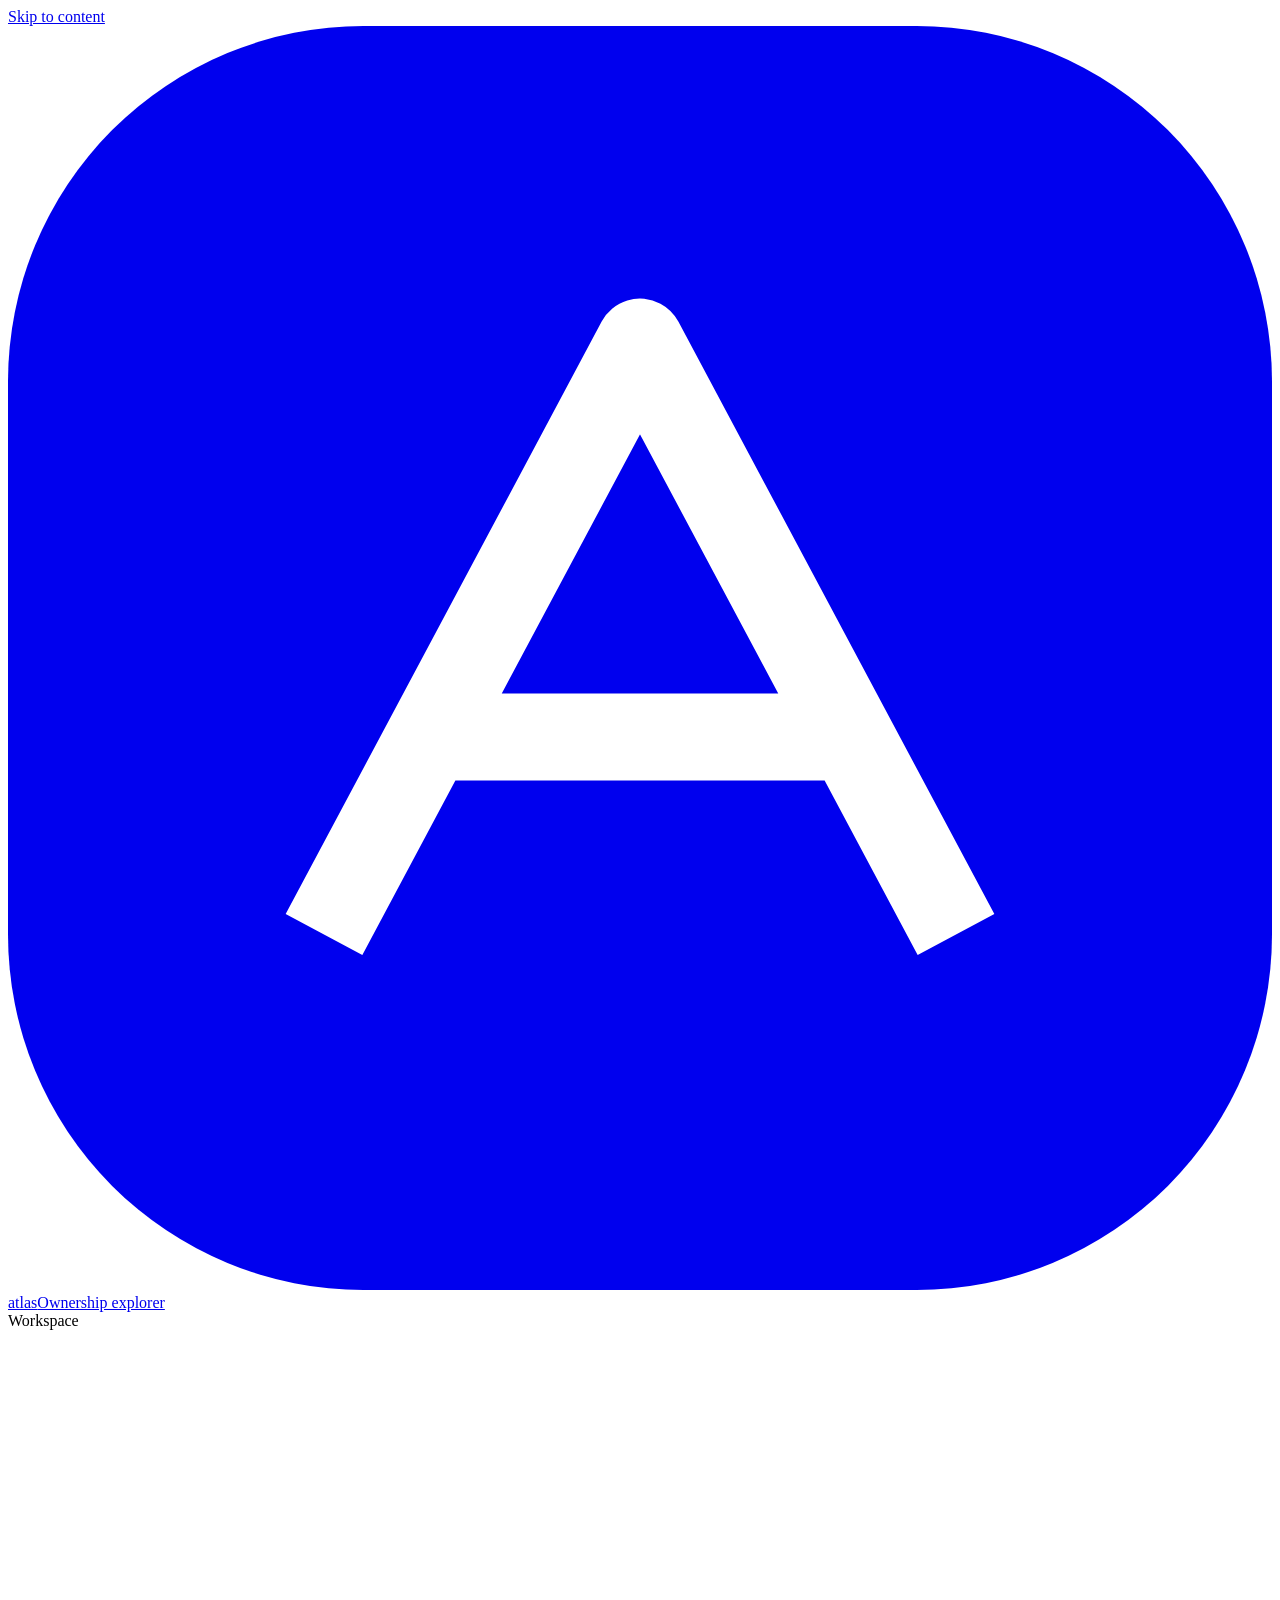
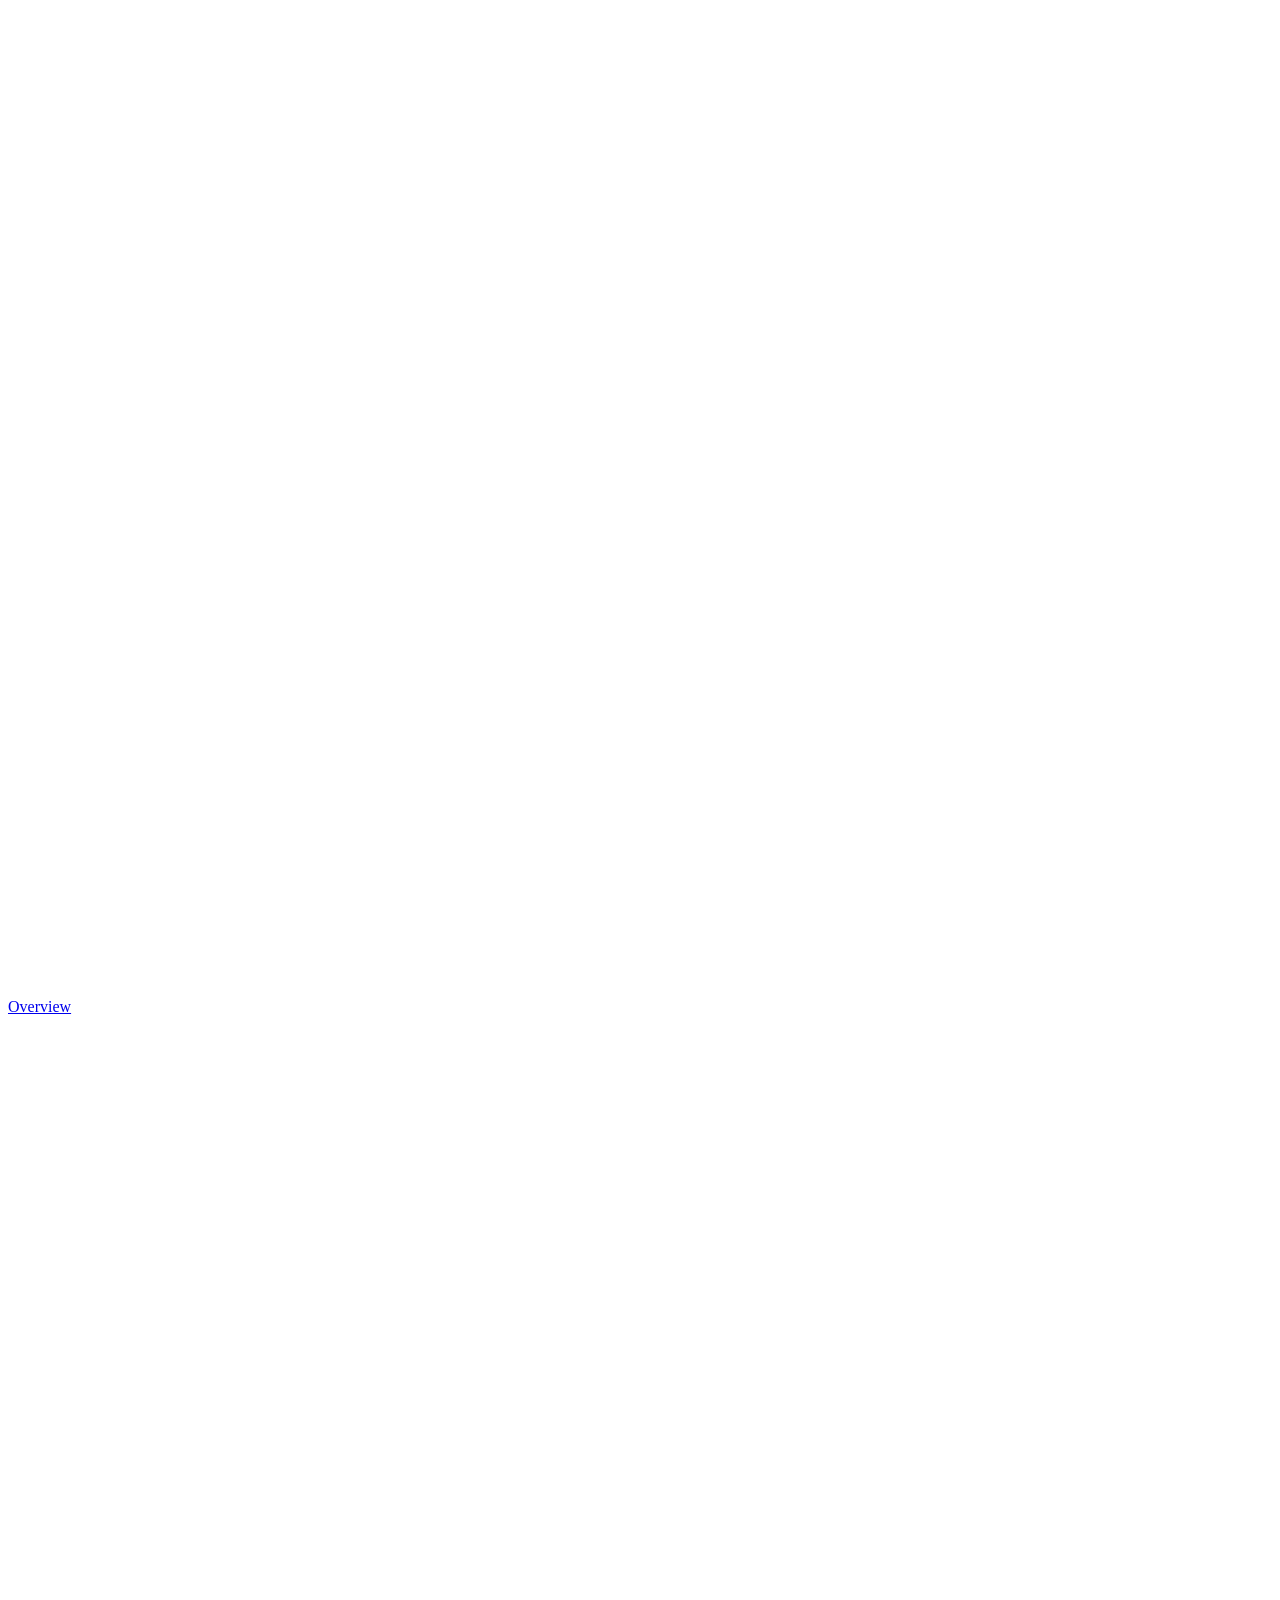
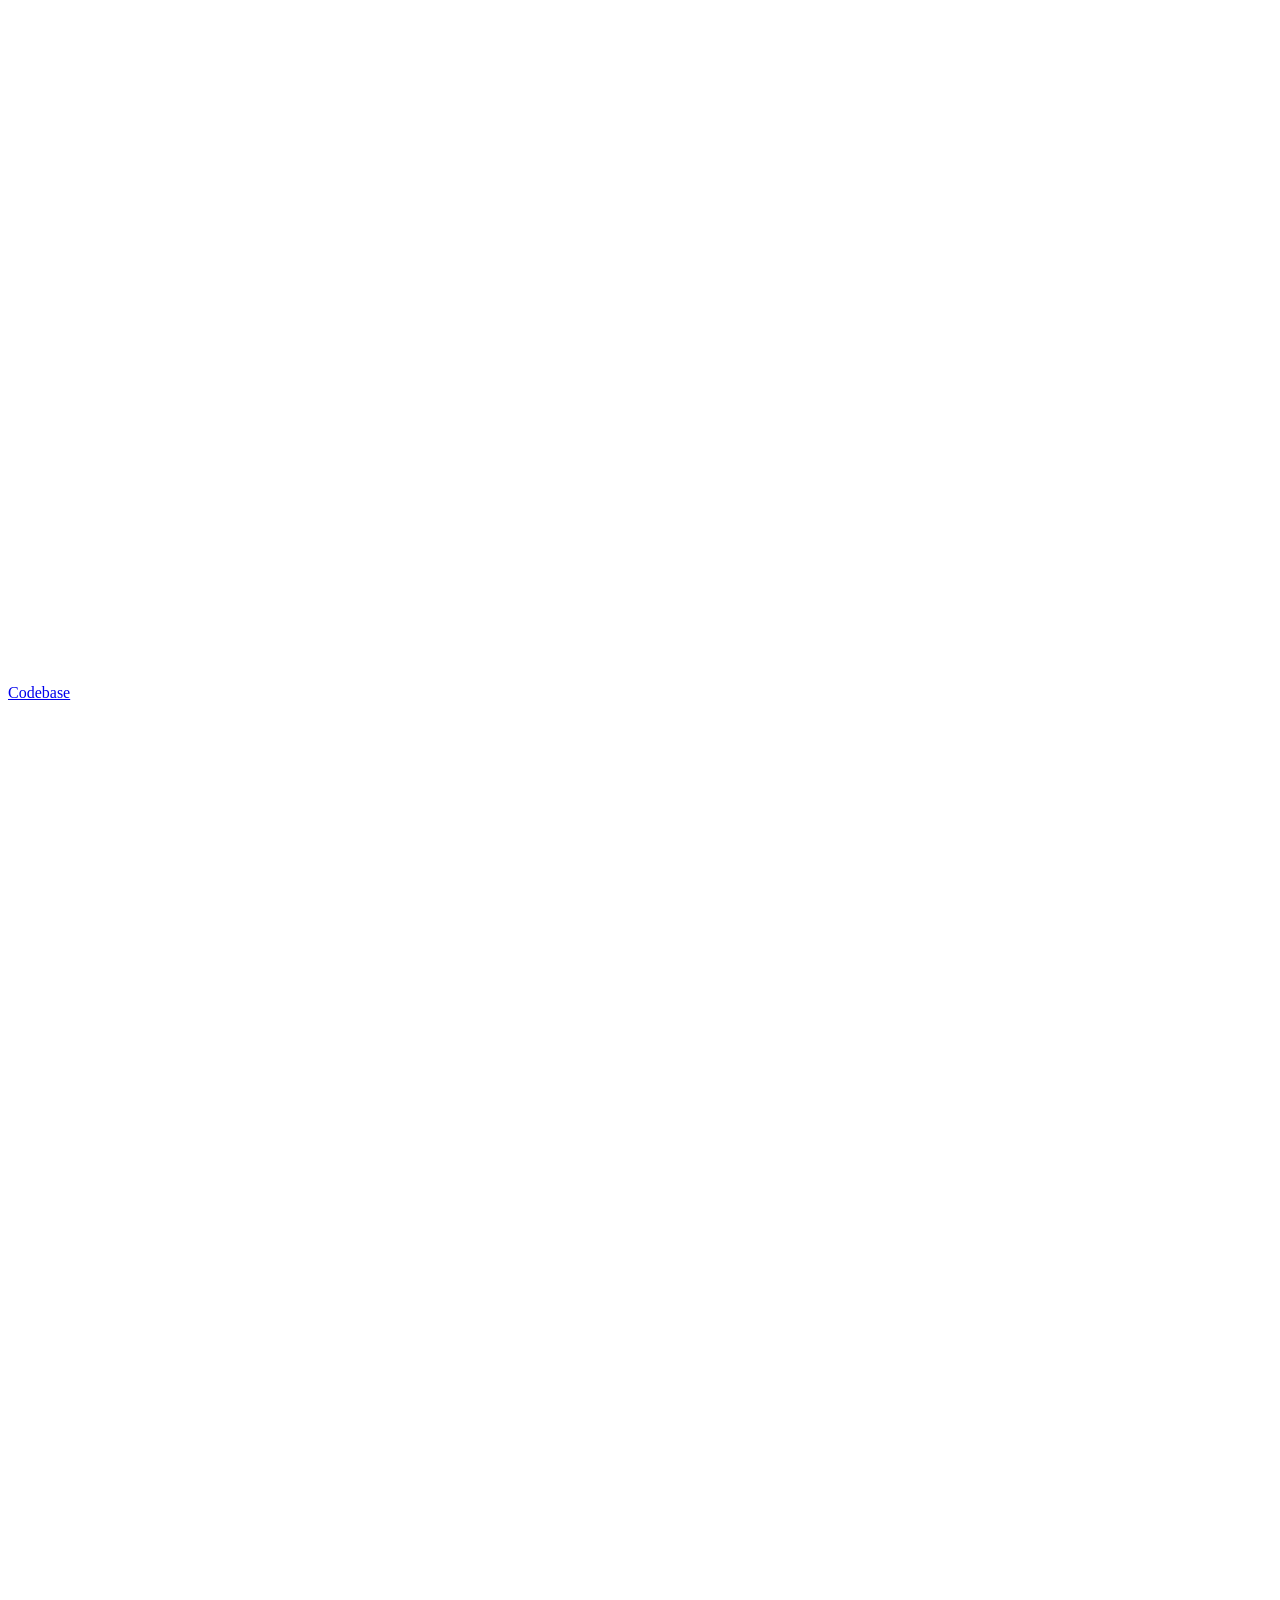
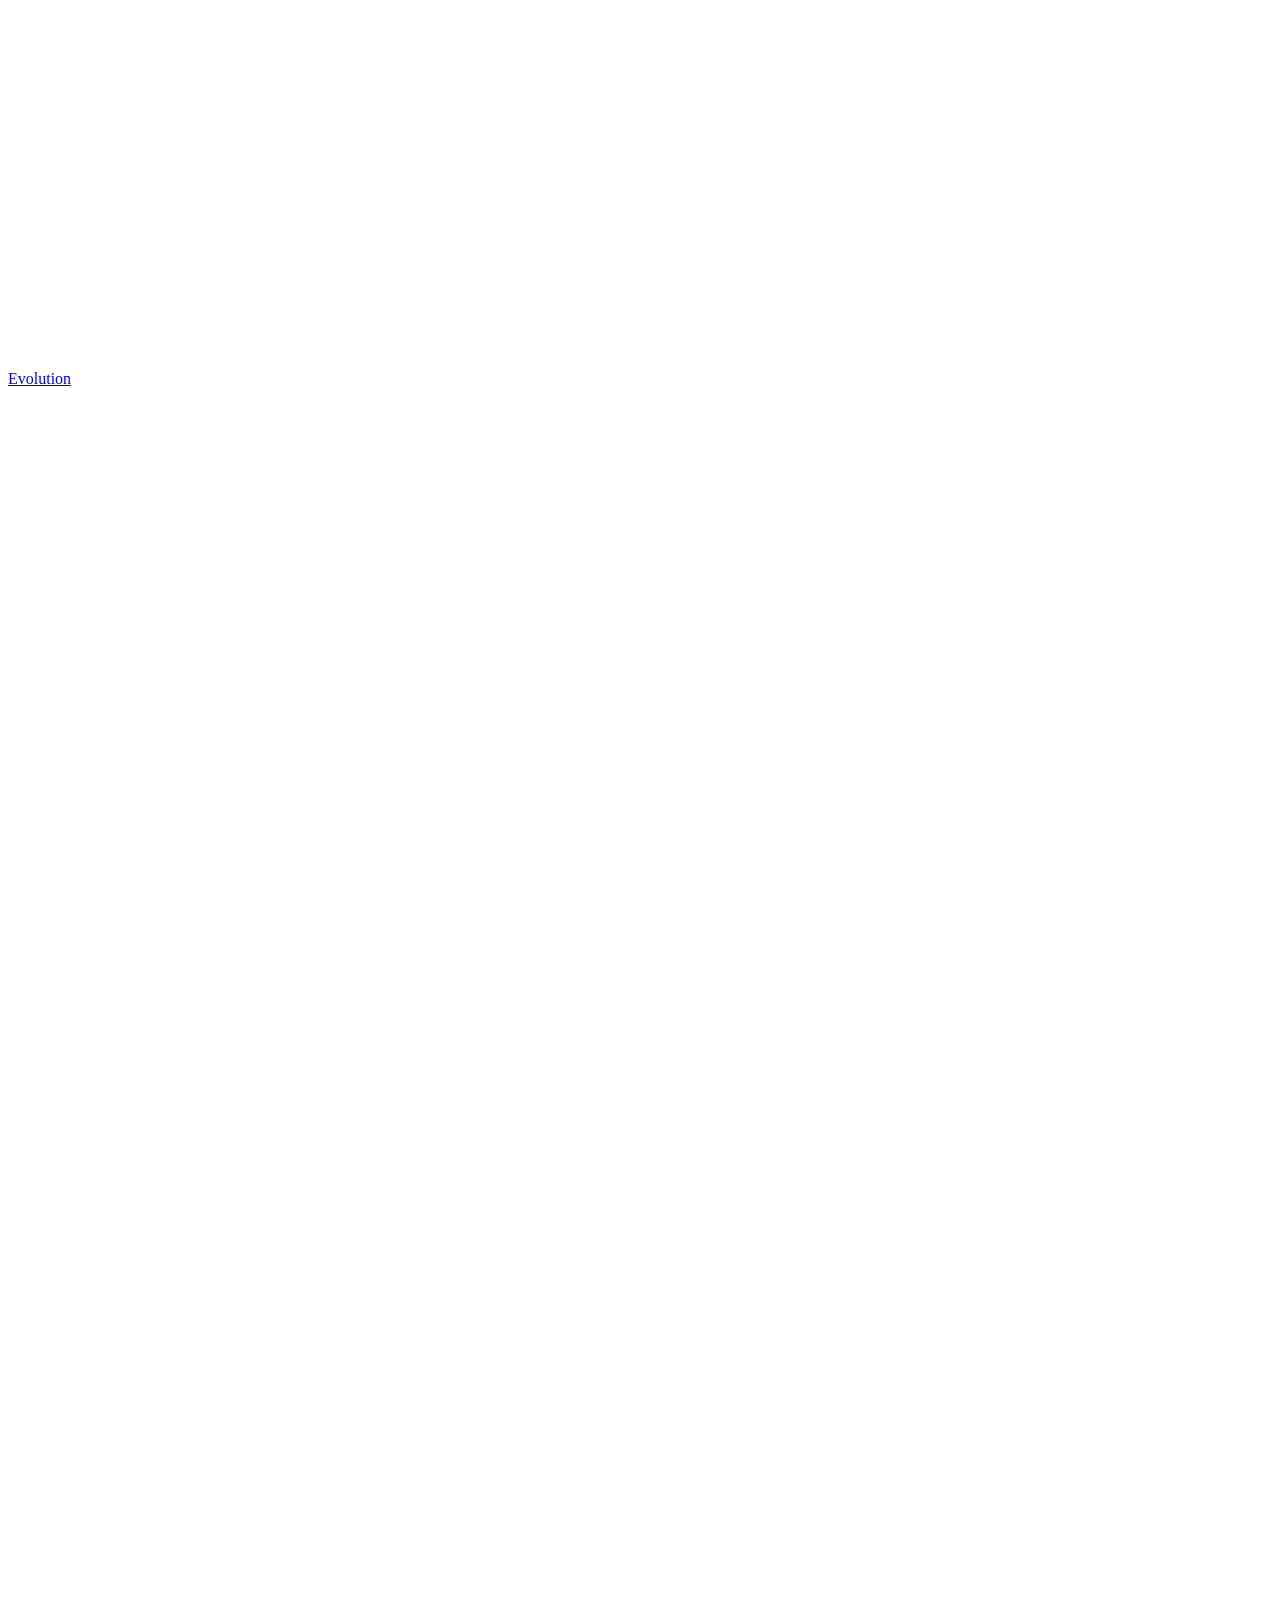
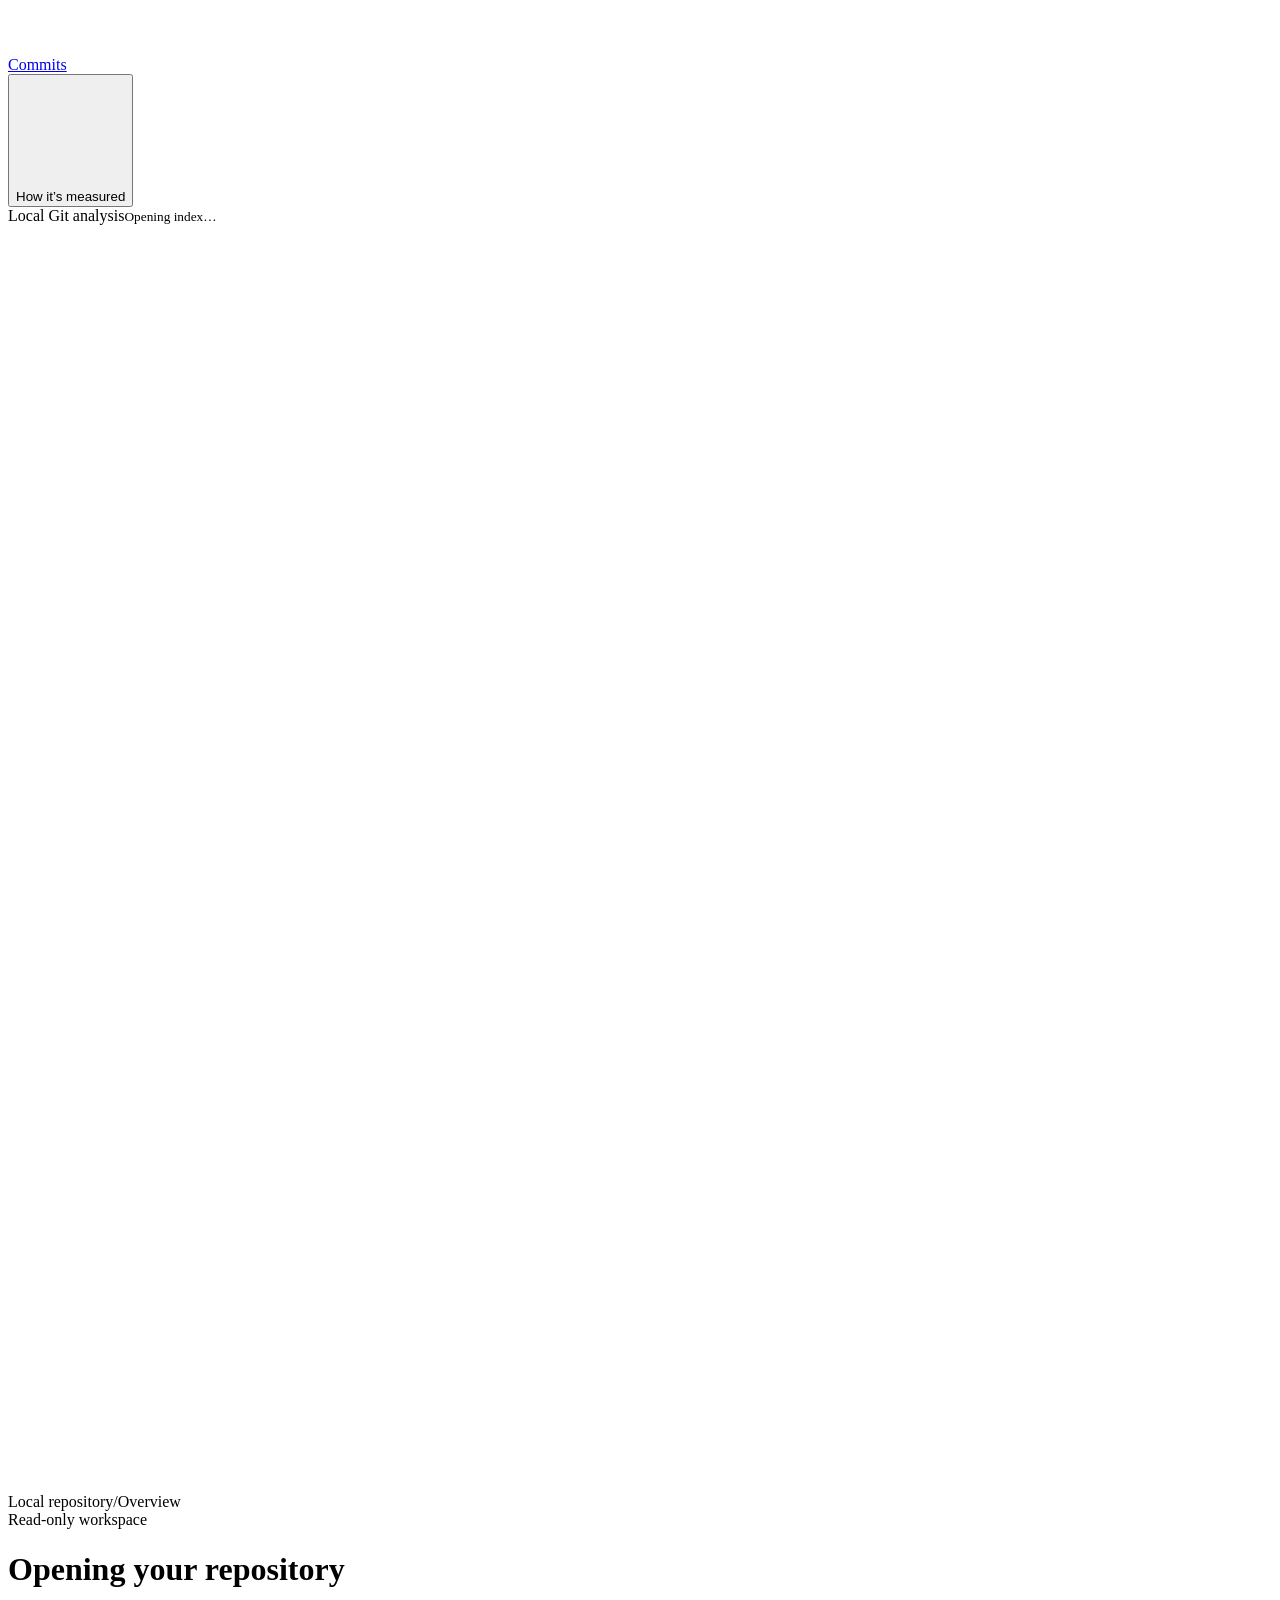
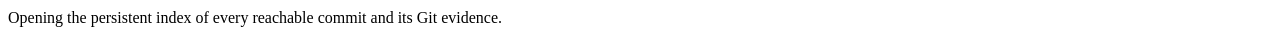
==== pkg/explorer/assets/index.html @ 3a947843 "Add local ownership explorer with complete Git history" ====
<!doctype html>
<html lang="en">
<head>
  <meta charset="utf-8">
  <meta name="viewport" content="width=device-width, initial-scale=1">
  <meta name="color-scheme" content="light">
  <meta name="theme-color" content="#ffffff">
  <meta name="description" content="Explore the people and organizations behind your code, and follow how ownership changes over time.">
  <title>Ownership atlas</title>
  <link rel="icon" href="data:image/svg+xml,%3Csvg xmlns='http://www.w3.org/2000/svg' viewBox='0 0 32 32'%3E%3Crect width='32' height='32' rx='9' fill='%231c1c1c'/%3E%3Cpath d='M8 23L16 8l8 15M11 18h10' fill='none' stroke='white' stroke-width='2.5' stroke-linejoin='round'/%3E%3C/svg%3E">
  <link rel="stylesheet" href="/styles.css">
  <script src="/routes.js" defer></script>
  <script src="/timeline.js" defer></script>
  <script src="/source.js" defer></script>
  <script src="/app.js" defer></script>
</head>
<body>
  <a class="skip-link" href="#main">Skip to content</a>
  <div class="app-shell">
    <aside class="sidebar" aria-label="Application navigation">
      <a class="brand" href="/overview" aria-label="Ownership atlas home"><svg class="brand-mark" viewBox="0 0 32 32" aria-hidden="true"><rect width="32" height="32" rx="9" fill="currentColor"/><path d="M8 23 16 8l8 15M11 18h10" fill="none" stroke="white" stroke-width="2.2" stroke-linejoin="round"/></svg><span>atlas<span class="brand-subtitle">Ownership explorer</span></span></a>
      <div class="nav-caption">Workspace</div>
      <nav class="primary-nav" aria-label="Explore ownership">
        <a href="/overview" class="nav-item" data-view="overview" aria-label="Overview" title="Overview" aria-current="page"><svg viewBox="0 0 20 20" fill="none" aria-hidden="true"><path d="m3 8 7-5 7 5v8a1 1 0 0 1-1 1H4a1 1 0 0 1-1-1V8Z"/><path d="M8 17v-6h4v6"/></svg><span>Overview</span></a>
        <a href="/codebase" class="nav-item" data-view="codebase" aria-label="Codebase" title="Codebase"><svg viewBox="0 0 20 20" fill="none" aria-hidden="true"><path d="M3 5a1 1 0 0 1 1-1h4l2 2h6a1 1 0 0 1 1 1v9H3V5Z"/><path d="m8 9-2 2 2 2m4-4 2 2-2 2"/></svg><span>Codebase</span></a>
        <a href="/evolution" class="nav-item" data-view="evolution" aria-label="Evolution" title="Evolution"><svg viewBox="0 0 20 20" fill="none" aria-hidden="true"><path d="M3 3v14h14M5 12l4-4 3 2 5-6"/><path d="M13 4h4v4"/></svg><span>Evolution</span></a>
        <a href="/history" class="nav-item" data-view="history" aria-label="Commits" title="Commits"><svg viewBox="0 0 20 20" fill="none" aria-hidden="true"><path d="M5 3v14m10-14v5a4 4 0 0 1-4 4H5"/><circle cx="5" cy="6" r="2"/><circle cx="5" cy="14" r="2"/><circle cx="15" cy="5" r="2"/></svg><span>Commits</span></a>
      </nav>
      <div class="sidebar-bottom">
        <button class="nav-item method-nav" id="method-button" aria-label="How it’s measured" title="How it’s measured" aria-haspopup="dialog"><svg viewBox="0 0 20 20" fill="none" aria-hidden="true"><circle cx="10" cy="10" r="7"/><path d="M10 9v5m0-9v1"/></svg><span>How it’s measured</span></button>
        <div class="analysis-status"><span class="status-dot"></span><span>Local Git analysis<small id="snapshot-meta">Opening index…</small></span></div>
      </div>
    </aside>
    <div class="app-main">
      <header class="topbar"><div class="repository-context"><svg viewBox="0 0 20 20" fill="none" aria-hidden="true"><path d="M4 3h11v14H5a2 2 0 0 1 0-4h10M4 3v12M8 6h4M8 9h4"/></svg><span id="repo-label">Local repository</span><span class="topbar-divider">/</span><span class="topbar-page" id="topbar-page">Overview</span></div><span class="readonly-label"><span class="status-dot"></span>Read-only workspace</span></header>
      <main id="main" tabindex="-1">
        <div class="initial-state" id="loading" role="status"><div class="loading-skeleton" aria-hidden="true"><i></i><i></i><i></i></div><h1>Opening your repository</h1><p>Opening the persistent index of every reachable commit and its Git evidence.</p></div>
        <div id="workspace" hidden>
          <div class="page-heading"><div><h1 id="page-title">Repository overview</h1><p id="page-description">Find the people behind the code. Choose where to look closer.</p></div><div id="page-context-action"></div></div>
          <div id="repo-context" class="sr-only"></div>
          <div id="history-context" class="history-context" hidden></div>
          <div class="view-toolbar">
            <div class="view-tabs" role="group" aria-label="Group ownership by"><button id="people-toggle" data-group="people" aria-pressed="true">People</button><button id="organizations-toggle" data-group="organizations" aria-pressed="false">Organizations</button></div>
            <label class="snapshot-control" id="snapshot-control"><svg viewBox="0 0 20 20" fill="none" aria-hidden="true"><rect x="3" y="5" width="14" height="12" rx="2"/><path d="M6 3v4m8-4v4M3 9h14"/></svg><span>As of</span><input id="snapshot-date" type="date" aria-label="Ownership at date"><span class="snapshot-pending" id="snapshot-pending" role="status" hidden></span></label>
          </div>
          <div class="filter-toolbar">
            <div class="segmented metric-toggle" role="group" aria-label="Ownership measurement"><button id="surviving-toggle" data-metric="lines" aria-pressed="true">Surviving code</button><button id="recent-toggle" data-metric="changedLines" aria-pressed="false">Recent changes</button></div>
            <label class="search-field" id="search-wrapper"><svg viewBox="0 0 20 20" fill="none" aria-hidden="true"><circle cx="8.5" cy="8.5" r="5.5"/><path d="m13 13 4 4"/></svg><span class="sr-only">Search paths or contributors</span><input id="search" type="search" autocomplete="off" placeholder="Search paths or contributors…"><kbd>/</kbd></label>
          </div>
          <p class="metric-explanation" id="metric-explanation"></p>
          <div id="warnings"></div>
          <div class="scope-navigation"><nav class="breadcrumbs" id="breadcrumbs" aria-label="Repository path"></nav><button id="actor-filter" class="actor-filter" hidden></button></div>
          <section id="overview-screen" data-views="overview" aria-label="Repository overview"><div id="overview-content"></div></section>
          <section id="history-screen" data-views="history" aria-label="All indexed commits" hidden>
            <div class="commit-searchbar"><label class="search-field"><svg viewBox="0 0 20 20" fill="none" aria-hidden="true"><circle cx="8.5" cy="8.5" r="5.5"/><path d="m13 13 4 4"/></svg><span class="sr-only">Search every commit</span><input type="search" id="history-search" placeholder="Search by message, author or SHA…" autocomplete="off"></label><label class="commit-date-filter">From<input type="date" id="history-from" aria-label="Commits from date"></label><label class="commit-date-filter">To<input type="date" id="history-to" aria-label="Commits to date"></label><button class="quiet-button" id="history-clear" hidden>Clear filters</button></div>
            <div class="commit-list-heading"><span id="history-count" role="status"></span><span>All reachable branches · exact code states</span></div>
            <div id="history-list"></div><div id="history-pagination" class="history-pagination"></div>
          </section>
          <section id="codebase-screen" data-views="codebase" aria-label="Codebase ownership" hidden>
            <div class="scope-overview" id="scope-overview"></div>
            <div class="explorer-grid">
              <section class="domain-panel" aria-labelledby="domains-title"><div class="section-heading"><div><h2 id="domains-title">Explore the codebase</h2><p id="domain-subtitle"></p></div><span class="count-label" id="domain-count"></span></div><div class="domain-columns" aria-hidden="true"><span>Path</span><span>Ownership within each path</span><span id="domain-quantity-label">Total lines</span></div><div id="domain-list"></div></section>
              <aside class="actors-panel" aria-labelledby="actors-title"><div class="section-heading"><div><h2 id="actors-title">People in this scope</h2><p id="actors-subtitle"></p></div><span class="count-label" id="actor-count"></span></div><div id="actor-list"></div><div class="actor-footnote">Select a contributor to trace their code and supporting commits.</div></aside>
            </div>
            <section id="source-panel" class="source-panel" aria-labelledby="source-title" hidden></section>
          </section>
          <section id="evolution-screen" data-views="evolution" aria-label="Ownership evolution" hidden>
            <section class="time-panel" aria-labelledby="timeline-title">
              <div class="section-heading timeline-heading"><div><h2 id="timeline-title">Ownership through time</h2><p id="timeline-caption">Share of attributed code in the selected scope.</p></div></div>
              <div class="period-control" role="group" aria-label="Comparison period">
                <div class="period-dates">
                  <div class="period-date"><span id="period-start-label">Start</span><input id="period-start-date" type="date" aria-label="Period start date"></div>
                  <button class="period-reset" id="period-reset" aria-label="Compare all available history">All time</button>
                  <div class="period-date period-date-end"><span id="period-end-label">End</span><input id="period-end-date" type="date" aria-label="Period end date"></div>
                </div>
                <div class="period-slider" id="period-slider">
                  <div class="period-track" id="period-track"><div class="period-selection" id="period-selection"></div><div class="period-ticks" id="period-ticks" aria-hidden="true"></div></div>
                  <div class="period-handle period-handle-start" id="period-start" role="slider" tabindex="0" aria-labelledby="period-start-label" aria-describedby="period-help" aria-orientation="horizontal"></div>
                  <div class="period-handle period-handle-end" id="period-end" role="slider" tabindex="0" aria-labelledby="period-end-label" aria-describedby="period-help" aria-orientation="horizontal"></div>
                </div>
                <div class="period-global-bounds" aria-hidden="true"><span id="period-global-start"></span><span id="period-global-end"></span></div><div class="period-footer"><div class="period-guidance"><p id="period-help">Drag either end to choose a period.</p><span class="timeline-resolution" id="timeline-resolution" role="status" aria-live="polite"></span></div><div class="comparison-summary" id="comparison-summary"></div></div>
              </div>
            <div class="timeline-loading" id="timeline-loading" role="status" hidden><span id="timeline-loading-text"></span><button class="quiet-button" id="period-retry" hidden>Try again</button></div>
            <section id="change-focus" class="change-focus" aria-label="Selected contributor change" hidden></section>
              <div class="timeline-chart" id="timeline-chart"></div>
              <div class="revision-browser" id="revision-browser" hidden><div><span class="revision-browser-count" id="revision-browser-count"></span><span id="revision-browser-date"></span></div><div class="revision-browser-actions"><button class="icon-button" id="revision-previous" aria-label="Previous revision">←</button><button class="quiet-button" id="revision-inspect" aria-haspopup="dialog">Inspect revision</button><button class="icon-button" id="revision-next" aria-label="Next revision">→</button></div></div>
              <p class="timeline-note" id="timeline-note" hidden></p>
              <div class="timeline-footer"><div class="timeline-legend" id="timeline-legend"></div></div>
            </section>
            <div id="evolution-content"></div>
          </section>
          <section class="evidence-panel" id="evidence-panel" data-views="codebase evolution" aria-labelledby="evidence-title" hidden><details id="evidence-disclosure"><summary class="section-heading evidence-heading"><div><h2 id="evidence-title">Supporting commits</h2><p id="evidence-subtitle"></p></div><span class="evidence-heading-end"><span class="count-label" id="evidence-count"></span><svg class="disclosure-chevron" viewBox="0 0 20 20" fill="none" aria-hidden="true"><path d="m6 8 4 4 4-4"/></svg></span></summary><div id="evidence-list"></div></details></section>
          <footer class="workspace-footer"><span>Git attribution shows involvement, not formal responsibility.</span><button class="quiet-button" id="coverage-button">Methods & coverage <span aria-hidden="true">↗</span></button></footer>
        </div>
      </main>
    </div>
  </div>
  <dialog id="method-dialog" aria-labelledby="method-title"><div class="dialog-heading"><div><h2 id="method-title">How ownership is measured</h2><p>Understand the signals behind this workspace.</p></div><button id="close-method" class="icon-button" aria-label="Close measurement details">×</button></div><div id="method-content"></div><div class="dialog-footer">All analysis runs against local Git history.</div></dialog>
  <div class="sr-only" id="announcements" aria-live="polite"></div>
</body>
</html>
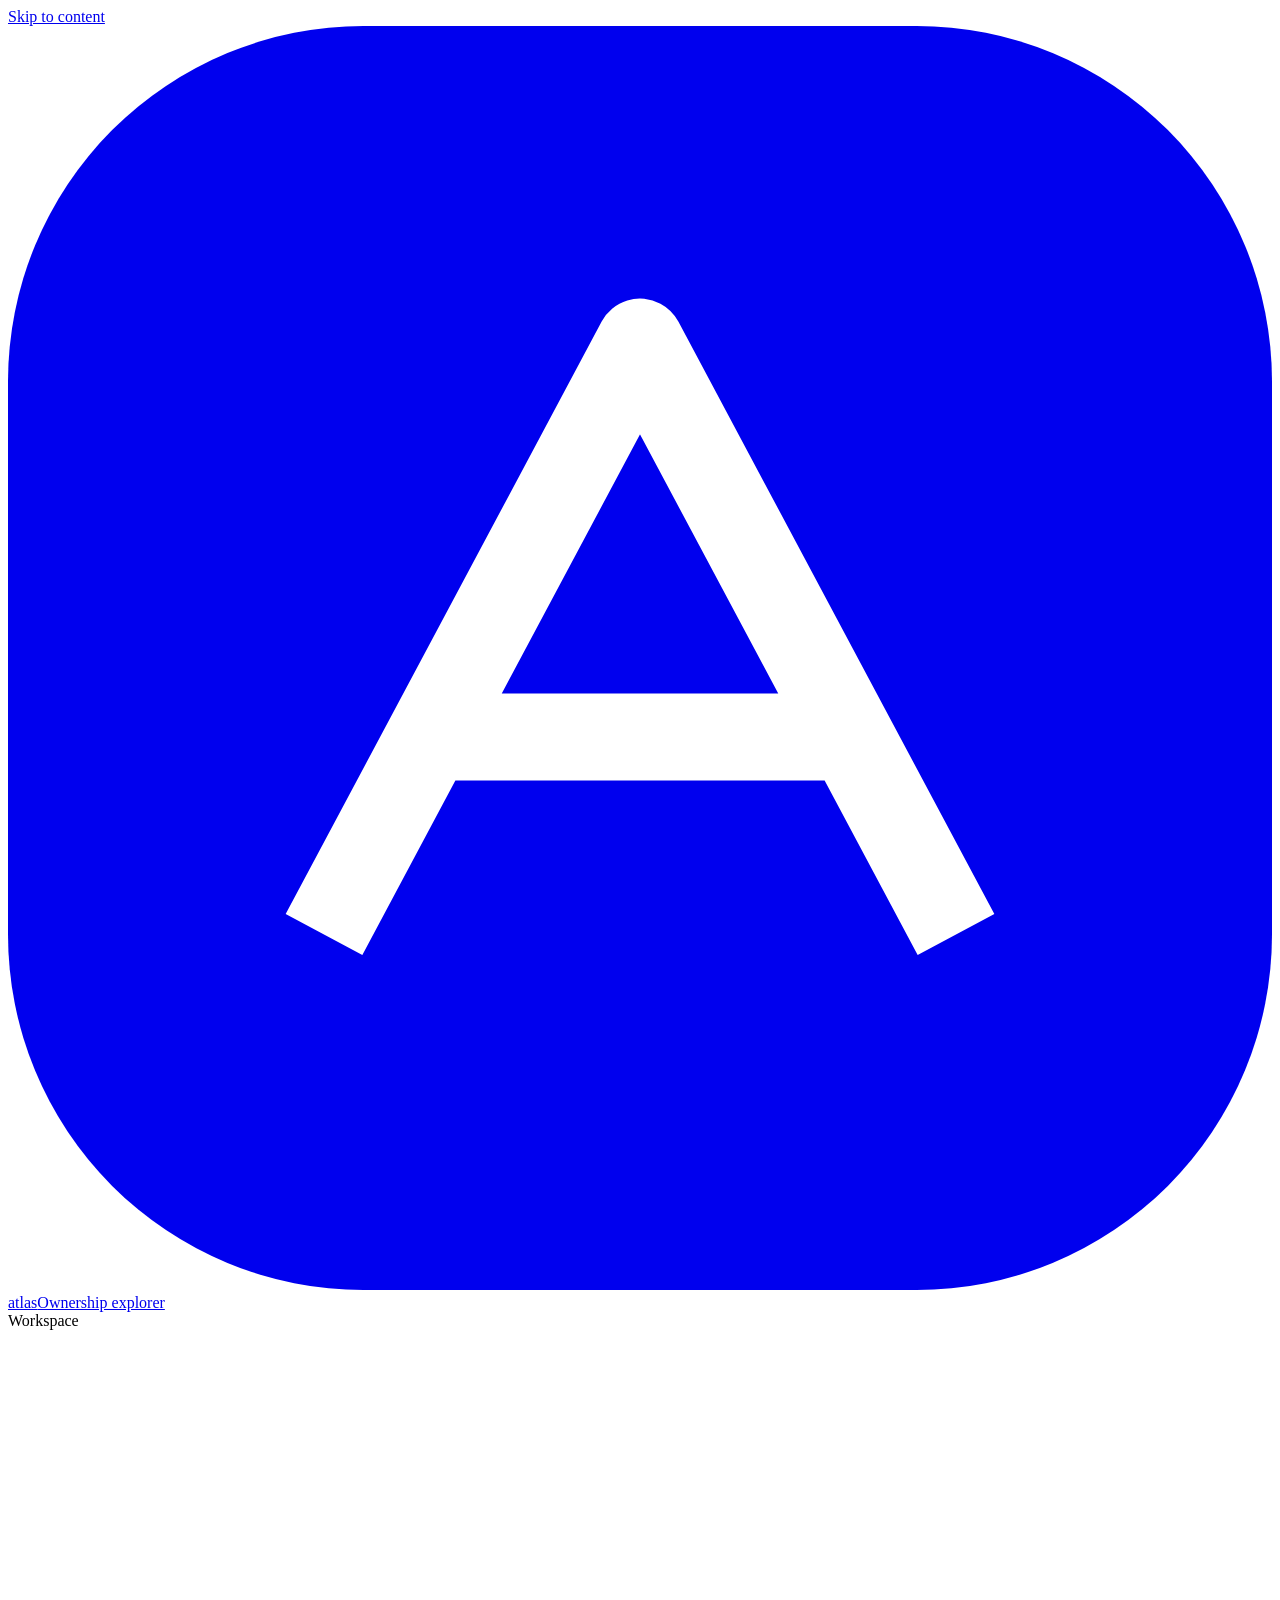
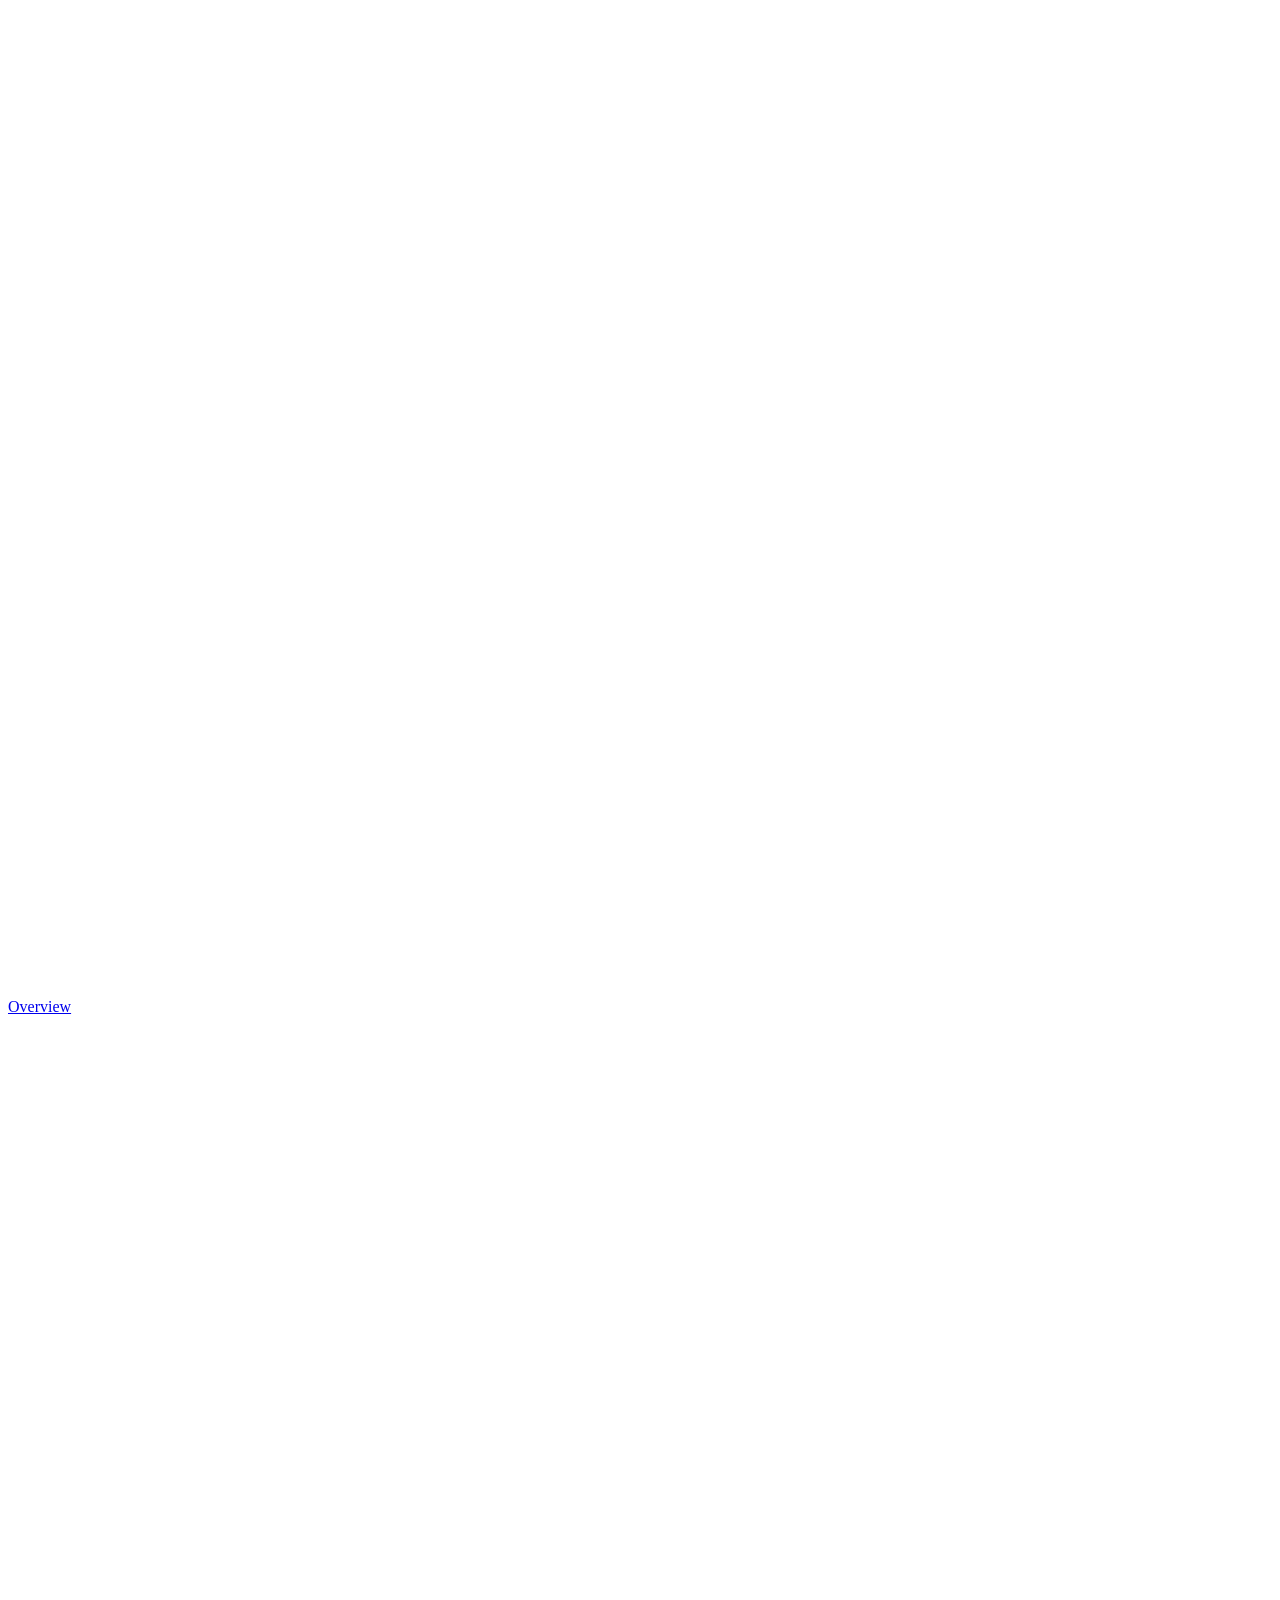
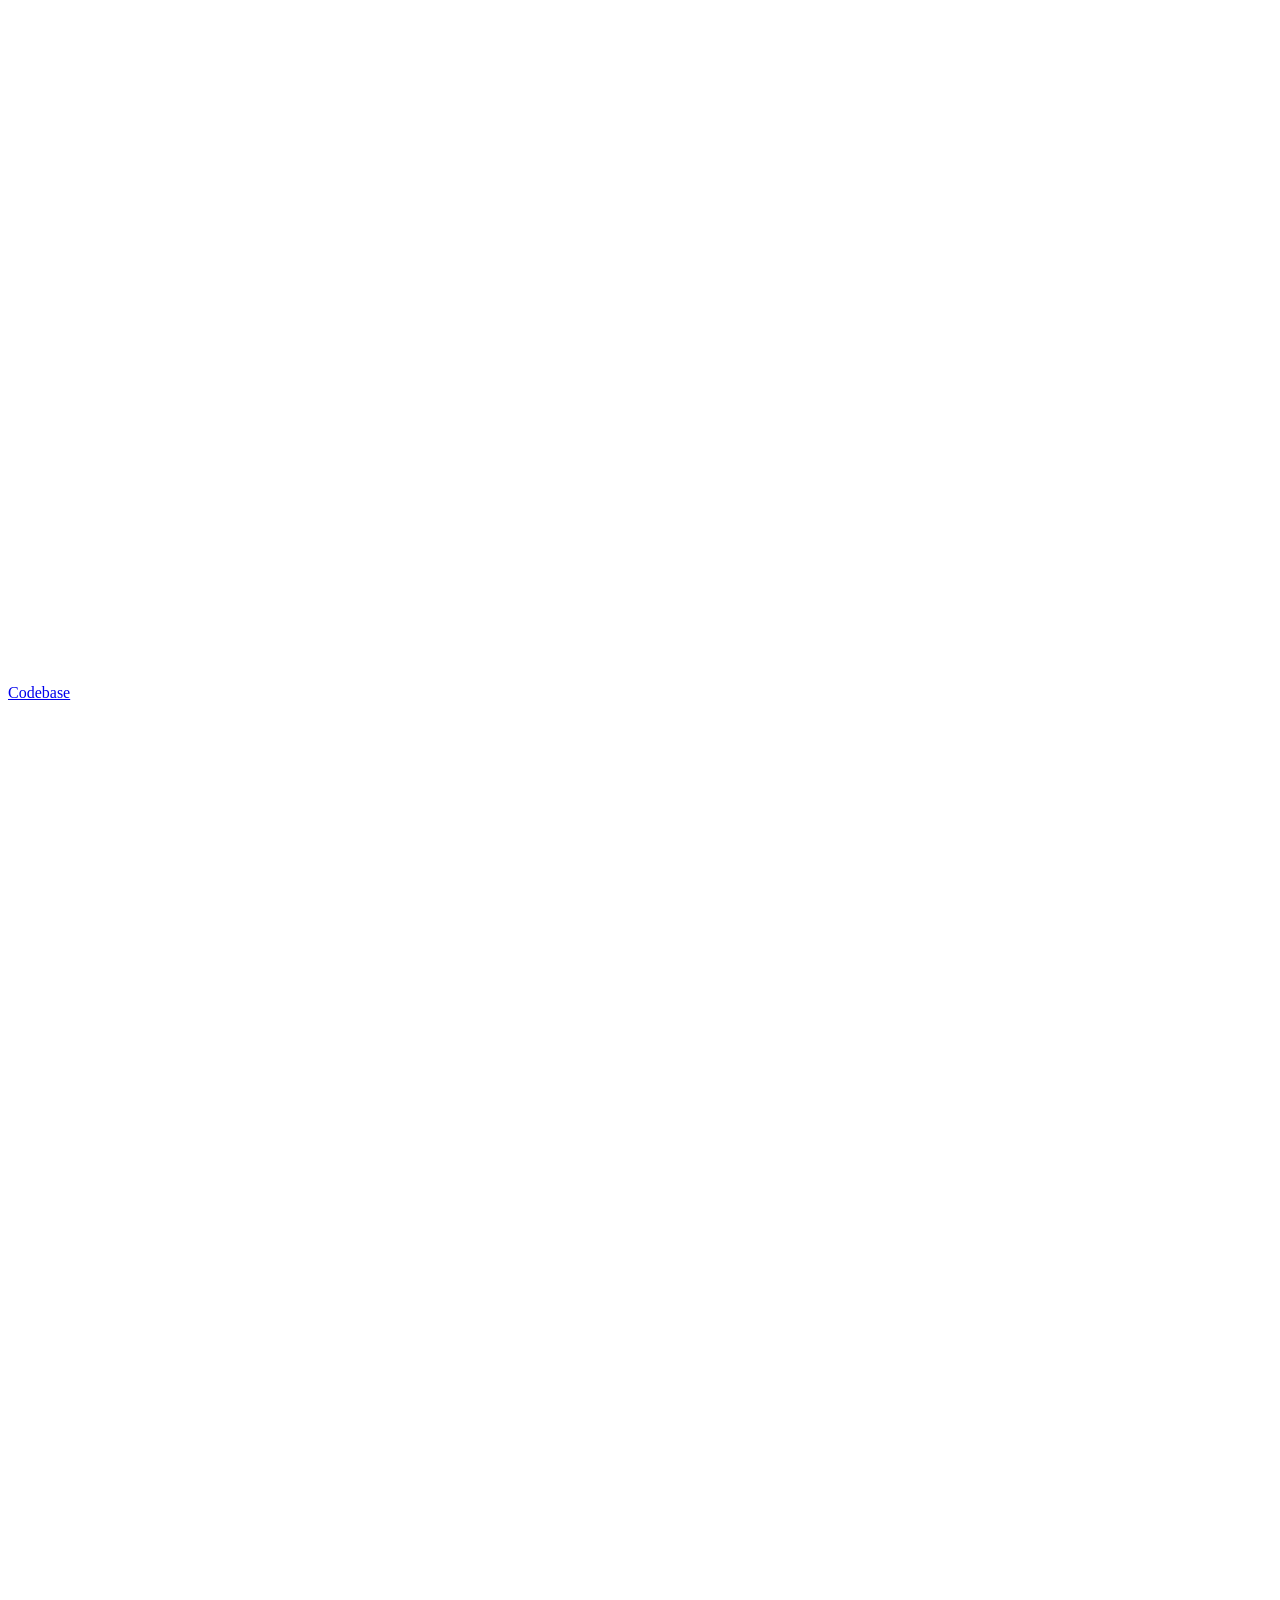
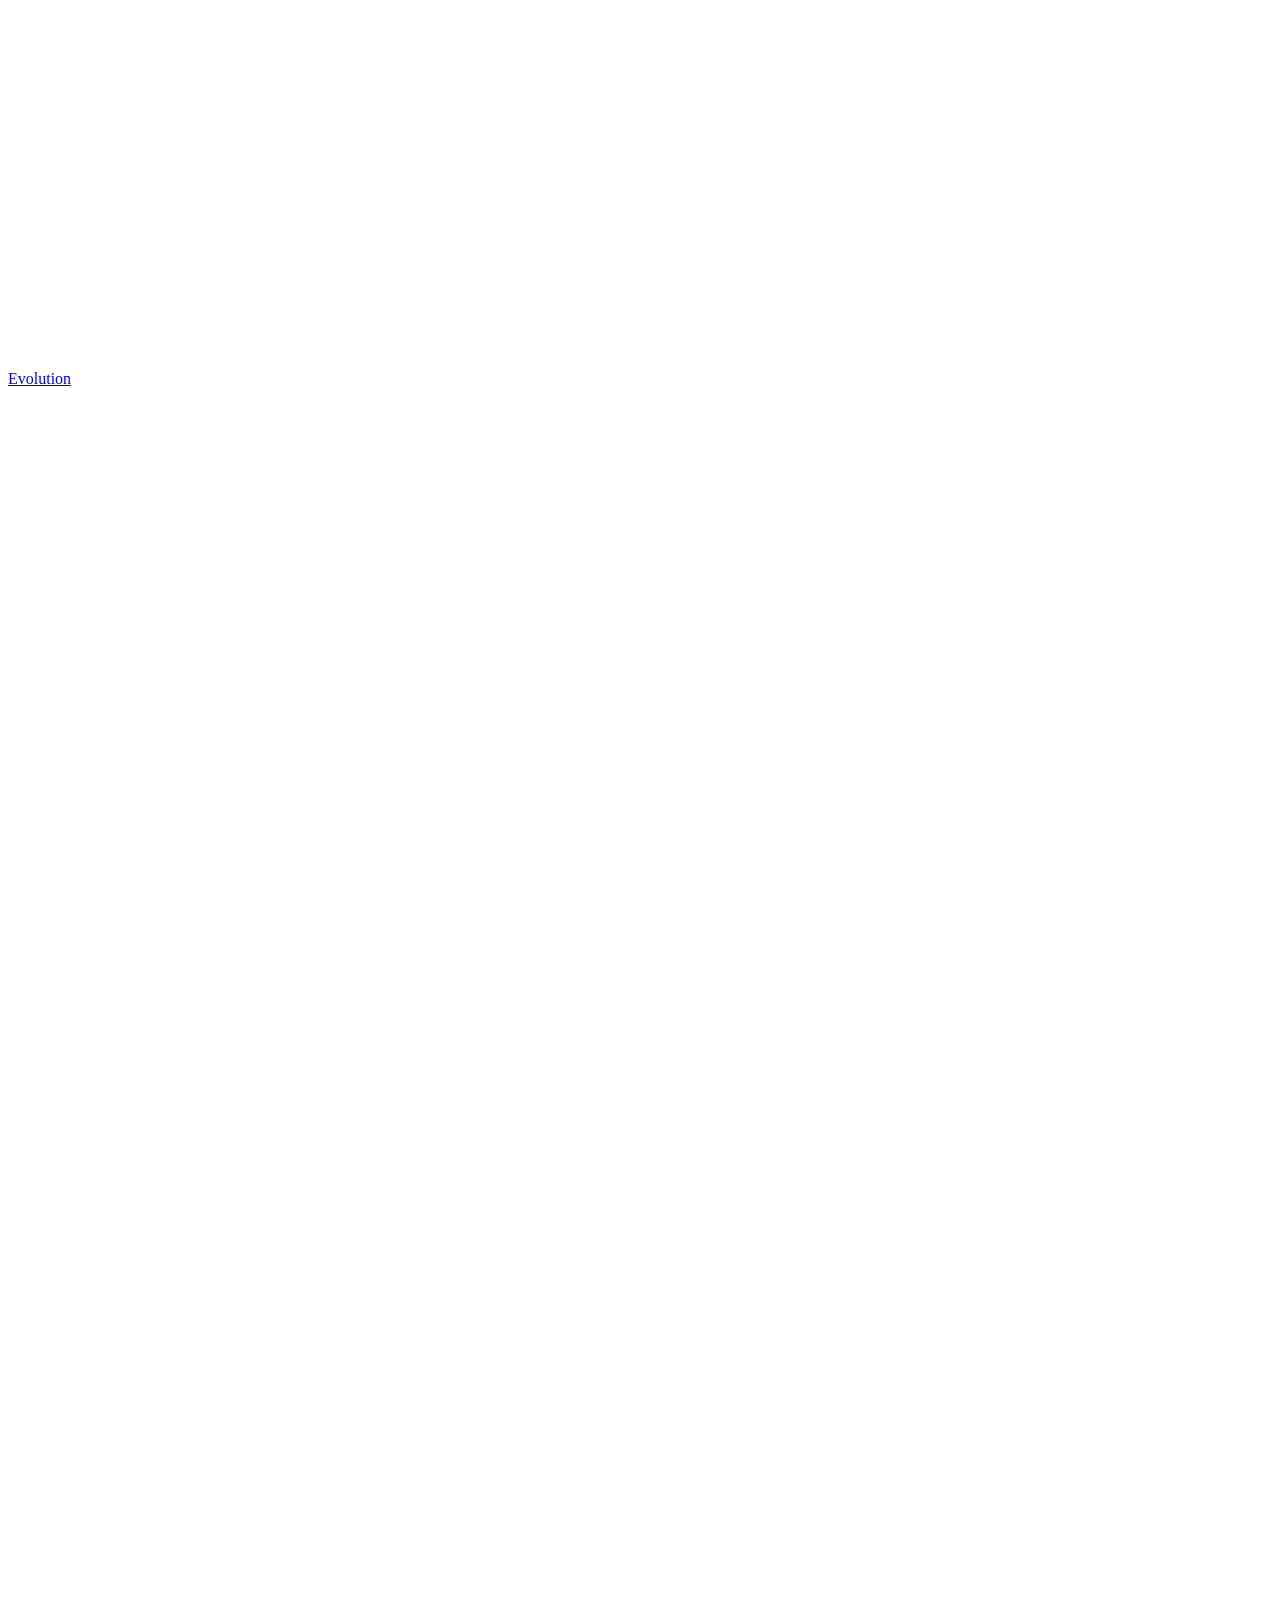
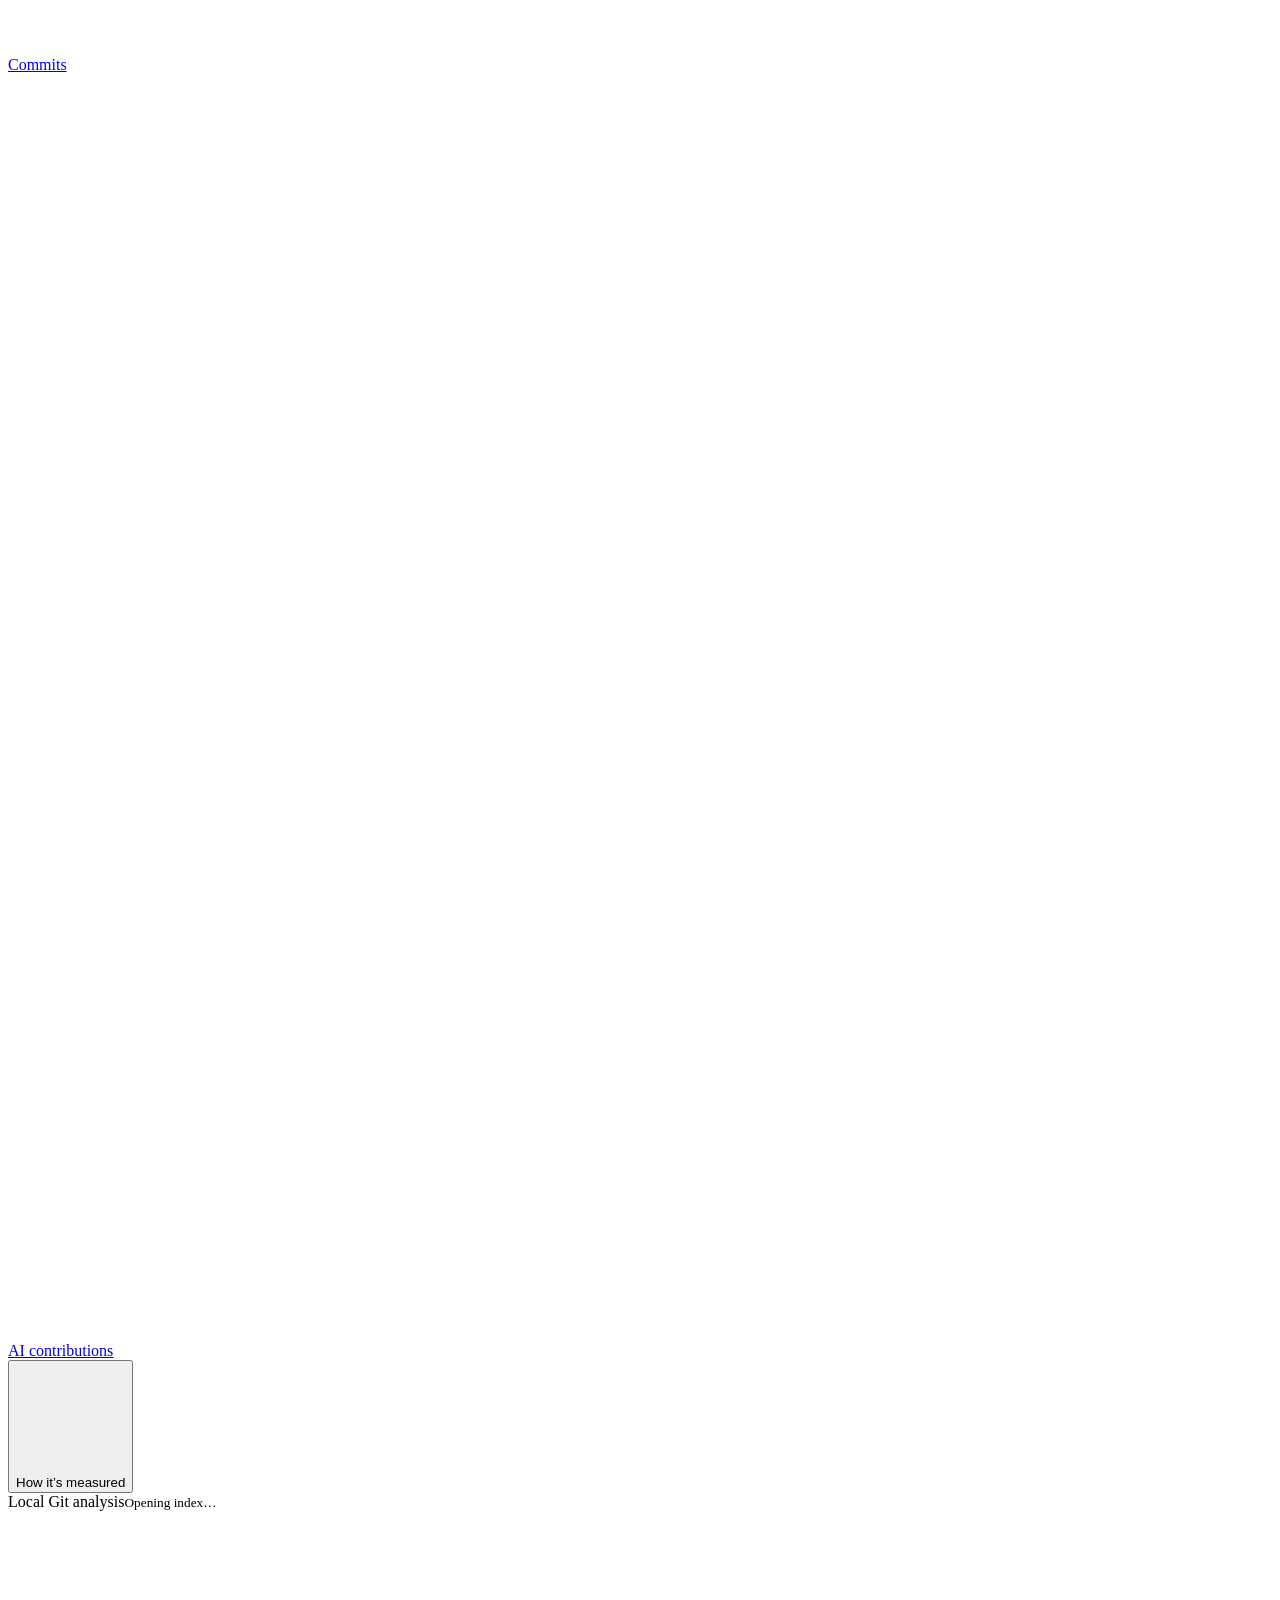
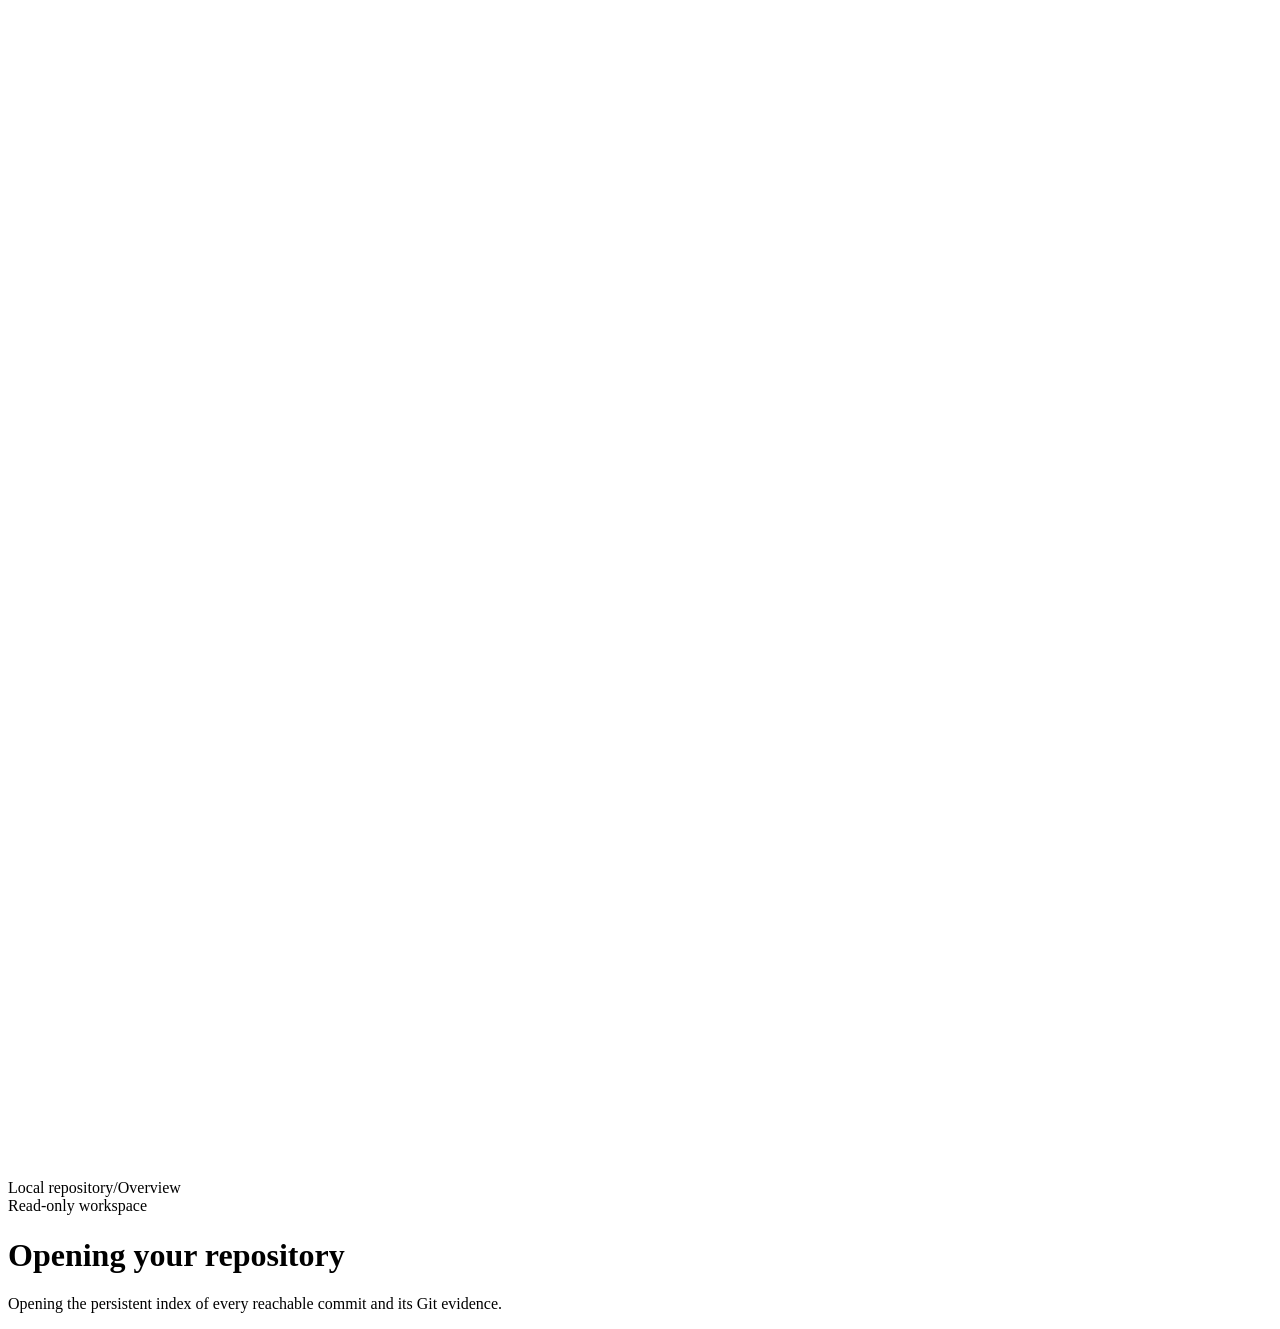
==== commit 55fe648a: "Add AI provenance explorer and preserve late timeline contributors" ====
--- a/pkg/explorer/assets/index.html
+++ b/pkg/explorer/assets/index.html
@@ -25,6 +25,7 @@
         <a href="/codebase" class="nav-item" data-view="codebase" aria-label="Codebase" title="Codebase"><svg viewBox="0 0 20 20" fill="none" aria-hidden="true"><path d="M3 5a1 1 0 0 1 1-1h4l2 2h6a1 1 0 0 1 1 1v9H3V5Z"/><path d="m8 9-2 2 2 2m4-4 2 2-2 2"/></svg><span>Codebase</span></a>
         <a href="/evolution" class="nav-item" data-view="evolution" aria-label="Evolution" title="Evolution"><svg viewBox="0 0 20 20" fill="none" aria-hidden="true"><path d="M3 3v14h14M5 12l4-4 3 2 5-6"/><path d="M13 4h4v4"/></svg><span>Evolution</span></a>
         <a href="/history" class="nav-item" data-view="history" aria-label="Commits" title="Commits"><svg viewBox="0 0 20 20" fill="none" aria-hidden="true"><path d="M5 3v14m10-14v5a4 4 0 0 1-4 4H5"/><circle cx="5" cy="6" r="2"/><circle cx="5" cy="14" r="2"/><circle cx="15" cy="5" r="2"/></svg><span>Commits</span></a>
+        <a href="/ai" class="nav-item" aria-label="AI contributions" title="AI contributions"><svg viewBox="0 0 20 20" fill="none" aria-hidden="true"><path d="m10 2 2.2 5.8L18 10l-5.8 2.2L10 18l-2.2-5.8L2 10l5.8-2.2L10 2Z"/></svg><span>AI contributions</span></a>
       </nav>
       <div class="sidebar-bottom">
         <button class="nav-item method-nav" id="method-button" aria-label="How it’s measured" title="How it’s measured" aria-haspopup="dialog"><svg viewBox="0 0 20 20" fill="none" aria-hidden="true"><circle cx="10" cy="10" r="7"/><path d="M10 9v5m0-9v1"/></svg><span>How it’s measured</span></button>
